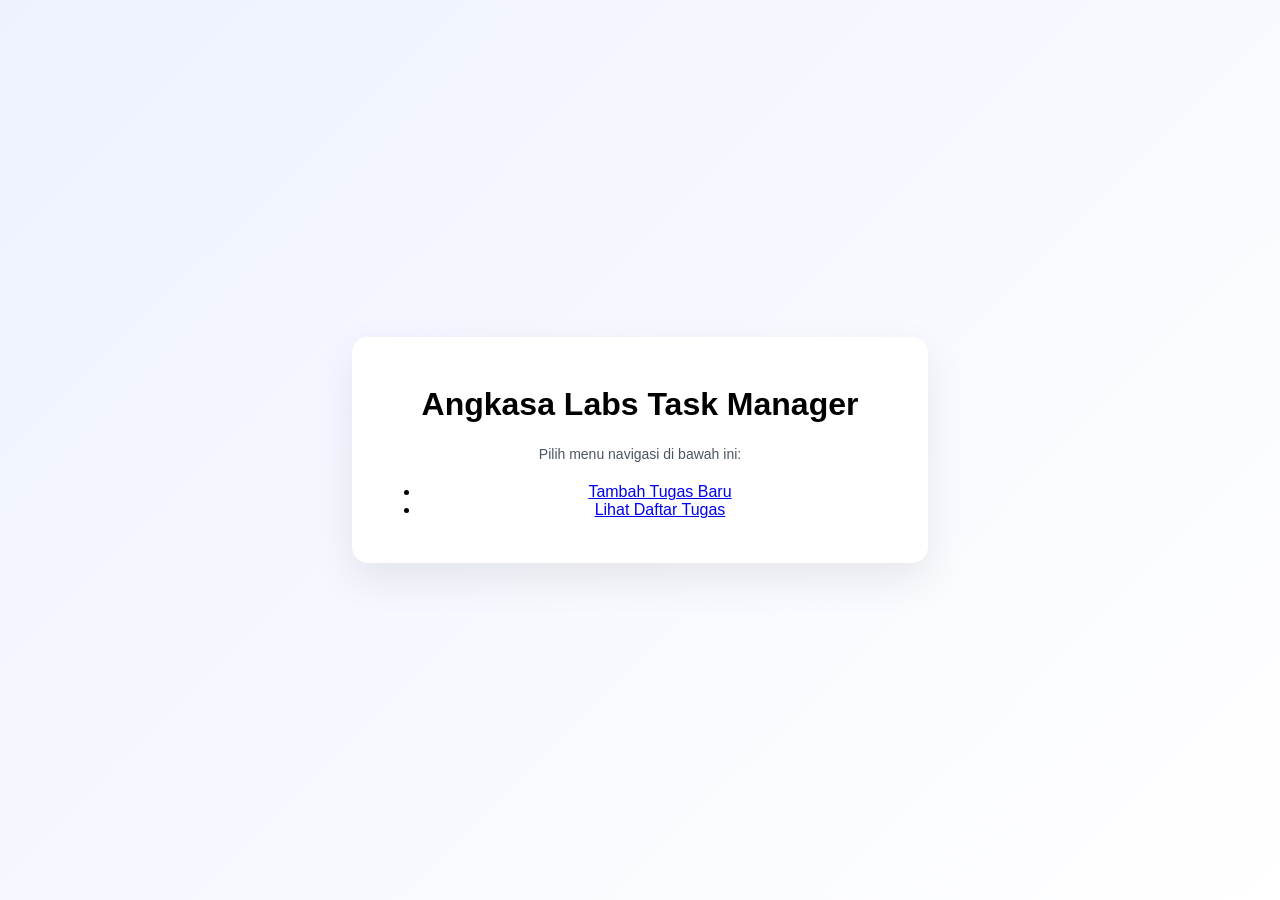
==== src/index.html @ 4325d2d8 "Update isi index.html dengan menu nav-bar" ====
<!DOCTYPE html>
<html>
<head>
    <title>Angkasa Labs - Menu Utama</title>
    <link rel="stylesheet" href="style.css">
</head>
<body>
    <div class="container">
        <h1>Angkasa Labs Task Manager</h1>
        <p>Pilih menu navigasi di bawah ini:</p>
        <ul>
            <li><a href="tambah_tugas.html">Tambah Tugas Baru</a></li>
            <li><a href="daftar_tugas.html">Lihat Daftar Tugas</a></li>
        </ul>
    </div>
</body>
</html>
---- src/style.css ----
body {
    background-color: #f4f6f9;
    font-family: Arial, sans-serif;
}

.container {
    width: 80%;
    margin: 40px auto;
    background: white;
    padding: 20px;
    border-radius: 10px;
}
button {
    padding: 10px 20px;
    background-color: #3498db;
    color: white;
    border: none;
    border-radius: 6px;
    font-size: 14px;
    cursor: pointer;
}

button:hover {
    background-color: #2980b9;
}
/* Tema UI yang lebih proper */
body{
  margin: 0;
  min-height: 100vh;
  display: flex;
  justify-content: center;
  align-items: center;
  background: linear-gradient(135deg, #eef2ff, #ffffff);
}

.container{
  width: min(520px, 90%);
  background: #fff;
  padding: 28px;
  border-radius: 16px;
  box-shadow: 0 16px 40px rgba(0,0,0,0.08);
  text-align: center;
}

.badge{
  display: inline-block;
  padding: 6px 12px;
  border-radius: 999px;
  background: #ecfdf5;
  color: #065f46;
  font-weight: 700;
  font-size: 12px;
  margin-bottom: 12px;
}

h2{
  margin: 0 0 10px 0;
  color: #1f2937;
  font-size: 22px;
}

p{
  margin: 0 0 18px 0;
  color: #4b5563;
  line-height: 1.5;
  font-size: 14px;
}

.actions{
  margin-top: 8px;
}

button{
  padding: 10px 18px;
  border: none;
  border-radius: 10px;
  background: #2563eb;
  color: white;
  font-weight: 600;
  cursor: pointer;
  transition: transform 0.15s ease, background 0.15s ease;
}

button:hover{
  background: #1d4ed8;
  transform: translateY(-1px);
}
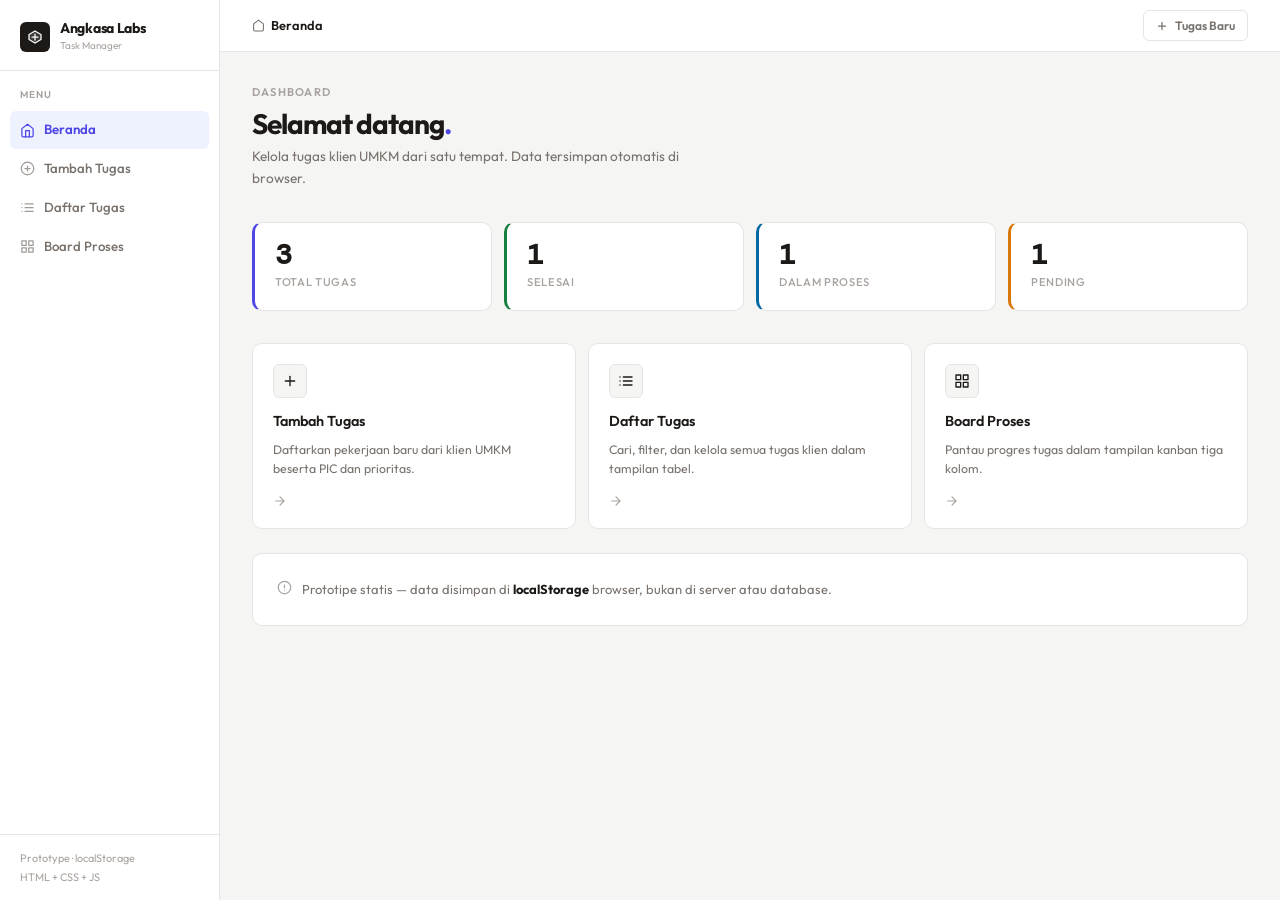
==== commit bc5ae628: "Refactor UI & Docs: Peningkatan responsivitas, kerapihan struktur, dan penambahan komentar dokumenta" ====
--- a/src/index.html
+++ b/src/index.html
@@ -1,17 +1,153 @@
 <!DOCTYPE html>
-<html>
+<html lang="id">
 <head>
-    <title>Angkasa Labs - Menu Utama</title>
-    <link rel="stylesheet" href="style.css">
+  <meta charset="UTF-8">
+  <meta name="viewport" content="width=device-width, initial-scale=1.0">
+  <title>Angkasa Labs — Beranda</title>
+  <link rel="stylesheet" href="./style.css">
 </head>
 <body>
-    <div class="container">
-        <h1>Angkasa Labs Task Manager</h1>
-        <p>Pilih menu navigasi di bawah ini:</p>
-        <ul>
-            <li><a href="tambah_tugas.html">Tambah Tugas Baru</a></li>
-            <li><a href="daftar_tugas.html">Lihat Daftar Tugas</a></li>
-        </ul>
+<div class="shell">
+
+  <aside class="sidebar">
+    <a href="./index.html" class="sidebar-logo">
+      <div class="logo-icon">
+        <svg width="16" height="16" viewBox="0 0 16 16" fill="none">
+          <path d="M8 2L14 5.5V10.5L8 14L2 10.5V5.5L8 2Z" fill="white" fill-opacity=".15" stroke="white" stroke-width="1.25"/>
+          <path d="M5 8h6M8 5v6" stroke="white" stroke-width="1.25" stroke-linecap="round"/>
+        </svg>
+      </div>
+      <div>
+        <span class="logo-name">Angkasa Labs</span>
+        <span class="logo-tag">Task Manager</span>
+      </div>
+    </a>
+    <nav class="sidebar-nav">
+      <span class="nav-label">Menu</span>
+      <a href="./index.html" class="nav-item active">
+        <svg width="15" height="15" viewBox="0 0 24 24" fill="none" stroke="currentColor" stroke-width="2" stroke-linecap="round" stroke-linejoin="round"><path d="M3 9l9-7 9 7v11a2 2 0 01-2 2H5a2 2 0 01-2-2z"/><polyline points="9 22 9 12 15 12 15 22"/></svg>
+        Beranda
+      </a>
+      <a href="./tambah_tugas.html" class="nav-item">
+        <svg width="15" height="15" viewBox="0 0 24 24" fill="none" stroke="currentColor" stroke-width="2" stroke-linecap="round" stroke-linejoin="round"><circle cx="12" cy="12" r="10"/><line x1="12" y1="8" x2="12" y2="16"/><line x1="8" y1="12" x2="16" y2="12"/></svg>
+        Tambah Tugas
+      </a>
+      <a href="./daftar_tugas.html" class="nav-item">
+        <svg width="15" height="15" viewBox="0 0 24 24" fill="none" stroke="currentColor" stroke-width="2" stroke-linecap="round" stroke-linejoin="round"><line x1="8" y1="6" x2="21" y2="6"/><line x1="8" y1="12" x2="21" y2="12"/><line x1="8" y1="18" x2="21" y2="18"/><line x1="3" y1="6" x2="3.01" y2="6"/><line x1="3" y1="12" x2="3.01" y2="12"/><line x1="3" y1="18" x2="3.01" y2="18"/></svg>
+        Daftar Tugas
+      </a>
+      <a href="./proses.html" class="nav-item">
+        <svg width="15" height="15" viewBox="0 0 24 24" fill="none" stroke="currentColor" stroke-width="2" stroke-linecap="round" stroke-linejoin="round"><rect x="3" y="3" width="7" height="7"/><rect x="14" y="3" width="7" height="7"/><rect x="14" y="14" width="7" height="7"/><rect x="3" y="14" width="7" height="7"/></svg>
+        Board Proses
+      </a>
+    </nav>
+    <div class="sidebar-footer">
+      Prototype &middot; localStorage<br>HTML + CSS + JS
     </div>
+  </aside>
+
+  <div class="main">
+    <div class="topbar">
+      <div class="topbar-crumb">
+        <svg width="13" height="13" viewBox="0 0 24 24" fill="none" stroke="currentColor" stroke-width="2" stroke-linecap="round" stroke-linejoin="round"><path d="M3 9l9-7 9 7v11a2 2 0 01-2 2H5a2 2 0 01-2-2z"/></svg>
+        <b>Beranda</b>
+      </div>
+      <a href="./tambah_tugas.html" class="btn btn-ghost" style="font-size:.75rem;padding:5px 12px;">
+        <svg width="12" height="12" viewBox="0 0 24 24" fill="none" stroke="currentColor" stroke-width="2.5" stroke-linecap="round"><line x1="12" y1="5" x2="12" y2="19"/><line x1="5" y1="12" x2="19" y2="12"/></svg>
+        Tugas Baru
+      </a>
+    </div>
+
+    <div class="content">
+      <div class="ph">
+        <div class="ph-sub">Dashboard</div>
+        <h1 class="ph-title">Selamat datang<em>.</em></h1>
+        <p class="ph-desc">Kelola tugas klien UMKM dari satu tempat. Data tersimpan otomatis di browser.</p>
+      </div>
+
+      <div class="stat-grid">
+        <div class="stat-box accent"><div class="stat-box-val" id="s-total">0</div><div class="stat-box-lbl">Total Tugas</div></div>
+        <div class="stat-box green" ><div class="stat-box-val" id="s-done">0</div> <div class="stat-box-lbl">Selesai</div></div>
+        <div class="stat-box sky"   ><div class="stat-box-val" id="s-wip">0</div>  <div class="stat-box-lbl">Dalam Proses</div></div>
+        <div class="stat-box amber" ><div class="stat-box-val" id="s-wait">0</div> <div class="stat-box-lbl">Pending</div></div>
+      </div>
+
+      <div class="menu-row">
+        <a href="./tambah_tugas.html" class="mcard">
+          <div class="mcard-icon">
+            <svg width="16" height="16" viewBox="0 0 24 24" fill="none" stroke="currentColor" stroke-width="2" stroke-linecap="round" stroke-linejoin="round"><line x1="12" y1="5" x2="12" y2="19"/><line x1="5" y1="12" x2="19" y2="12"/></svg>
+          </div>
+          <div class="mcard-label">Tambah Tugas</div>
+          <div class="mcard-desc">Daftarkan pekerjaan baru dari klien UMKM beserta PIC dan prioritas.</div>
+          <div class="mcard-arrow">
+            <svg width="14" height="14" viewBox="0 0 24 24" fill="none" stroke="currentColor" stroke-width="2" stroke-linecap="round"><path d="M5 12h14M12 5l7 7-7 7"/></svg>
+          </div>
+        </a>
+        <a href="./daftar_tugas.html" class="mcard">
+          <div class="mcard-icon">
+            <svg width="16" height="16" viewBox="0 0 24 24" fill="none" stroke="currentColor" stroke-width="2" stroke-linecap="round" stroke-linejoin="round"><line x1="8" y1="6" x2="21" y2="6"/><line x1="8" y1="12" x2="21" y2="12"/><line x1="8" y1="18" x2="21" y2="18"/><line x1="3" y1="6" x2="3.01" y2="6"/><line x1="3" y1="12" x2="3.01" y2="12"/><line x1="3" y1="18" x2="3.01" y2="18"/></svg>
+          </div>
+          <div class="mcard-label">Daftar Tugas</div>
+          <div class="mcard-desc">Cari, filter, dan kelola semua tugas klien dalam tampilan tabel.</div>
+          <div class="mcard-arrow">
+            <svg width="14" height="14" viewBox="0 0 24 24" fill="none" stroke="currentColor" stroke-width="2" stroke-linecap="round"><path d="M5 12h14M12 5l7 7-7 7"/></svg>
+          </div>
+        </a>
+        <a href="./proses.html" class="mcard">
+          <div class="mcard-icon">
+            <svg width="16" height="16" viewBox="0 0 24 24" fill="none" stroke="currentColor" stroke-width="2" stroke-linecap="round" stroke-linejoin="round"><rect x="3" y="3" width="7" height="7"/><rect x="14" y="3" width="7" height="7"/><rect x="14" y="14" width="7" height="7"/><rect x="3" y="14" width="7" height="7"/></svg>
+          </div>
+          <div class="mcard-label">Board Proses</div>
+          <div class="mcard-desc">Pantau progres tugas dalam tampilan kanban tiga kolom.</div>
+          <div class="mcard-arrow">
+            <svg width="14" height="14" viewBox="0 0 24 24" fill="none" stroke="currentColor" stroke-width="2" stroke-linecap="round"><path d="M5 12h14M12 5l7 7-7 7"/></svg>
+          </div>
+        </a>
+      </div>
+
+      <div class="panel">
+        <div class="panel-body" style="display:flex;gap:10px;align-items:flex-start;font-size:.81rem;color:var(--t2);line-height:1.75;">
+          <svg width="15" height="15" viewBox="0 0 24 24" fill="none" stroke="currentColor" stroke-width="2" stroke-linecap="round" stroke-linejoin="round" style="flex-shrink:0;margin-top:2px;color:var(--t3)"><circle cx="12" cy="12" r="10"/><line x1="12" y1="8" x2="12" y2="12"/><line x1="12" y1="16" x2="12.01" y2="16"/></svg>
+          <span>Prototipe statis &mdash; data disimpan di <strong style="color:var(--t1)">localStorage</strong> browser, bukan di server atau database.</span>
+        </div>
+      </div>
+    </div>
+  </div>
+</div>
+
+<script>
+  // Key localStorage yang sama dipakai di semua halaman (tambah_tugas, daftar_tugas, dll)
+  const STORAGE_KEY = 'al_tasks';
+
+  // Ambil semua tasks, pastikan tidak error kalau localStorage corrupted
+  function getTasks() {
+    try {
+      return JSON.parse(localStorage.getItem(STORAGE_KEY)) || [];
+    } catch {
+      return [];
+    }
+  }
+
+  // Kalau belum ada data, isi dengan 3 contoh tugas biar pengguna lihat langsung
+  if (getTasks().length === 0) {
+    const demoData = [
+      { id: 's1', klien: 'UMKM Kopi Senja', desc: 'Desain Feed Instagram 3 Post', pic: 'Zelda', prio: 'Sedang', status: 'Selesai', date: '2026-02-10' },
+      { id: 's2', klien: 'Toko Sepatu Almira', desc: 'Video TikTok POV 60 Detik', pic: 'Julianti', prio: 'Tinggi', status: 'Pending', date: '2026-02-18' },
+      { id: 's3', klien: 'Bakery Oma Rini', desc: 'Copywriting Caption IG (10 post)', pic: 'Ikbal', prio: 'Sedang', status: 'Dalam Proses', date: '2026-02-25' }
+    ];
+    localStorage.setItem(STORAGE_KEY, JSON.stringify(demoData));
+  }
+
+  // Tampilkan ringkasan jumlah tugas per status di card dashboard
+  function refreshStatCards() {
+    const tasks = getTasks();
+    document.getElementById('s-total').textContent = tasks.length;
+    document.getElementById('s-done').textContent = tasks.filter(t => t.status === 'Selesai').length;
+    document.getElementById('s-wip').textContent = tasks.filter(t => t.status === 'Dalam Proses').length;
+    document.getElementById('s-wait').textContent = tasks.filter(t => t.status === 'Pending').length;
+  }
+
+  refreshStatCards();
+</script>
 </body>
 </html>
--- a/src/style.css
+++ b/src/style.css
@@ -1,87 +1,516 @@
+/* ================================================================
+   Angkasa Labs Task Manager — src/style.css
+   ================================================================ */
+
+@import url("https://fonts.googleapis.com/css2?family=Outfit:wght@300;400;500;600;700&family=DM+Mono:wght@400;500&display=swap");
+
+/* ----------------------------------------------------------------
+   1. RESET
+---------------------------------------------------------------- */
+*, *::before, *::after { box-sizing: border-box; margin: 0; padding: 0; }
+img, svg { display: block; }
+button, input, select, textarea { font: inherit; color: inherit; }
+
+/* ----------------------------------------------------------------
+   2. DESIGN TOKENS
+---------------------------------------------------------------- */
+:root {
+  /* Surface */
+  --bg:       #f5f5f4;
+  --canvas:   #ffffff;
+  --lifted:   #fafaf9;
+
+  /* Border */
+  --line:     #e7e5e4;
+  --line-2:   #d6d3d1;
+
+  /* Text */
+  --t1:       #1c1917;
+  --t2:       #78716c;
+  --t3:       #a8a29e;
+
+  /* Accent — indigo, bukan pure blue */
+  --a:        #4f46e5;
+  --a-lt:     #eef2ff;
+  --a-mid:    #c7d2fe;
+
+  /* Status */
+  --s-done:   #15803d;  --s-done-b: #dcfce7;
+  --s-wip:    #0369a1;  --s-wip-b:  #e0f2fe;
+  --s-wait:   #92400e;  --s-wait-b: #fef3c7;
+
+  /* Error */
+  --err:      #dc2626;  --err-b:    #fee2e2;
+
+  /* Shape */
+  --r:   6px;
+  --r2:  10px;
+  --r3:  14px;
+
+  /* Typography */
+  --sans: "Outfit", sans-serif;
+  --mono: "DM Mono", monospace;
+}
+
+/* ----------------------------------------------------------------
+   3. BASE
+---------------------------------------------------------------- */
+html {
+  font-size: 16px;
+  -webkit-font-smoothing: antialiased;
+  text-rendering: optimizeLegibility;
+}
+
 body {
-    background-color: #f4f6f9;
-    font-family: Arial, sans-serif;
-}
-
-.container {
-    width: 80%;
-    margin: 40px auto;
-    background: white;
-    padding: 20px;
-    border-radius: 10px;
-}
-button {
-    padding: 10px 20px;
-    background-color: #3498db;
-    color: white;
-    border: none;
-    border-radius: 6px;
-    font-size: 14px;
-    cursor: pointer;
-}
-
-button:hover {
-    background-color: #2980b9;
-}
-/* Tema UI yang lebih proper */
-body{
-  margin: 0;
+  font-family: var(--sans);
+  background: var(--bg);
+  color: var(--t1);
   min-height: 100vh;
+  line-height: 1.6;
+}
+
+/* ----------------------------------------------------------------
+   4. SHELL — sidebar + main layout
+---------------------------------------------------------------- */
+.shell {
   display: flex;
-  justify-content: center;
+  min-height: 100vh;
+}
+
+/* --- Sidebar --- */
+.sidebar {
+  width: 220px;
+  flex-shrink: 0;
+  background: var(--canvas);
+  border-right: 1px solid var(--line);
+  display: flex;
+  flex-direction: column;
+  position: sticky;
+  top: 0;
+  height: 100vh;
+  overflow-y: auto;
+}
+
+.sidebar-logo {
+  padding: 1.25rem 1.25rem 1rem;
+  border-bottom: 1px solid var(--line);
+  display: flex;
   align-items: center;
-  background: linear-gradient(135deg, #eef2ff, #ffffff);
-}
-
-.container{
-  width: min(520px, 90%);
-  background: #fff;
-  padding: 28px;
-  border-radius: 16px;
-  box-shadow: 0 16px 40px rgba(0,0,0,0.08);
-  text-align: center;
-}
-
-.badge{
-  display: inline-block;
-  padding: 6px 12px;
-  border-radius: 999px;
-  background: #ecfdf5;
-  color: #065f46;
-  font-weight: 700;
-  font-size: 12px;
-  margin-bottom: 12px;
-}
-
-h2{
-  margin: 0 0 10px 0;
-  color: #1f2937;
-  font-size: 22px;
-}
-
-p{
-  margin: 0 0 18px 0;
-  color: #4b5563;
-  line-height: 1.5;
-  font-size: 14px;
-}
-
-.actions{
-  margin-top: 8px;
-}
-
-button{
-  padding: 10px 18px;
-  border: none;
-  border-radius: 10px;
-  background: #2563eb;
-  color: white;
-  font-weight: 600;
+  gap: 10px;
+  text-decoration: none;
+  color: var(--t1);
+}
+
+.logo-icon {
+  width: 30px; height: 30px;
+  background: var(--t1);
+  border-radius: var(--r);
+  display: flex; align-items: center; justify-content: center;
+  flex-shrink: 0;
+}
+
+.logo-name { font-size: .88rem; font-weight: 700; letter-spacing: -.02em; line-height: 1.2; display: block; }
+.logo-tag  { font-size: .62rem; color: var(--t3); font-weight: 400; display: block; margin-top: 1px; }
+
+.sidebar-nav { padding: .75rem .625rem; flex: 1; }
+
+.nav-label {
+  font-size: .62rem; font-weight: 600;
+  letter-spacing: .1em; text-transform: uppercase;
+  color: var(--t3);
+  padding: .25rem .625rem;
+  margin-bottom: .25rem;
+  display: block;
+}
+
+.nav-item {
+  display: flex; align-items: center; gap: 9px;
+  padding: .55rem .625rem; border-radius: var(--r);
+  font-size: .83rem; font-weight: 500; color: var(--t2);
+  text-decoration: none;
+  transition: all .12s;
+  border: none; background: transparent;
+  width: 100%; text-align: left; cursor: pointer;
+}
+.nav-item svg { flex-shrink: 0; opacity: .7; }
+.nav-item:hover          { color: var(--t1); background: var(--bg); }
+.nav-item.active         { color: var(--a); background: var(--a-lt); font-weight: 600; }
+.nav-item.active svg     { opacity: 1; }
+
+.sidebar-footer {
+  padding: .875rem 1.25rem;
+  border-top: 1px solid var(--line);
+  font-size: .68rem;
+  color: var(--t3);
+  line-height: 1.7;
+}
+
+/* --- Topbar --- */
+.topbar {
+  height: 52px; padding: 0 2rem;
+  border-bottom: 1px solid var(--line);
+  display: flex; align-items: center; justify-content: space-between;
+  background: var(--canvas);
+  position: sticky; top: 0; z-index: 50;
+}
+
+.topbar-crumb {
+  font-size: .8rem; color: var(--t2); font-weight: 500;
+  display: flex; align-items: center; gap: 6px;
+}
+.topbar-crumb b { color: var(--t1); font-weight: 600; }
+
+/* --- Main area --- */
+.main   { flex: 1; min-width: 0; overflow-x: hidden; }
+.content { padding: 2rem; }
+
+/* ----------------------------------------------------------------
+   5. PAGE HEADER
+---------------------------------------------------------------- */
+.ph      { margin-bottom: 2rem; }
+.ph-sub  {
+  font-size: .7rem; font-weight: 600;
+  letter-spacing: .11em; text-transform: uppercase;
+  color: var(--t3); margin-bottom: .4rem;
+}
+.ph-title {
+  font-size: 1.75rem; font-weight: 700;
+  letter-spacing: -.035em; line-height: 1.15;
+  color: var(--t1); margin-bottom: .35rem;
+}
+.ph-title em { color: var(--a); font-style: normal; }
+.ph-desc { font-size: .85rem; color: var(--t2); max-width: 480px; line-height: 1.6; }
+
+.ph-row {
+  display: flex;
+  align-items: flex-end;
+  justify-content: space-between;
+  gap: 1rem;
+  flex-wrap: wrap;
+  margin-bottom: 2rem;
+}
+.ph-row .ph { margin-bottom: 0; }
+
+/* ----------------------------------------------------------------
+   6. BUTTONS
+---------------------------------------------------------------- */
+.btn {
+  display: inline-flex; align-items: center; gap: 7px;
+  padding: 7px 16px; border-radius: var(--r);
+  font-size: .82rem; font-weight: 600;
+  cursor: pointer; border: none;
+  transition: all .13s;
+  white-space: nowrap; text-decoration: none;
+  -webkit-appearance: none; appearance: none;
+}
+.btn-primary { background: var(--t1); color: #fff; }
+.btn-primary:hover {
+  background: #292524;
+  transform: translateY(-1px);
+  box-shadow: 0 4px 12px rgba(28,25,23,.2);
+}
+.btn-ghost { background: transparent; color: var(--t2); border: 1px solid var(--line); }
+.btn-ghost:hover { background: var(--bg); color: var(--t1); border-color: var(--line-2); }
+.btn-danger {
+  background: transparent; color: var(--err);
+  border: 1px solid var(--line);
+  font-size: .78rem; padding: 5px 12px;
+}
+.btn-danger:hover { background: var(--err-b); border-color: var(--err); }
+
+/* ----------------------------------------------------------------
+   7. HOME — stat grid
+---------------------------------------------------------------- */
+.stat-grid {
+  display: grid;
+  grid-template-columns: repeat(4, 1fr);
+  gap: .75rem;
+  margin-bottom: 2rem;
+}
+
+.stat-box {
+  background: var(--canvas);
+  border: 1px solid var(--line);
+  border-radius: var(--r2);
+  padding: 1.125rem 1.25rem;
+}
+.stat-box-val { font-size: 1.75rem; font-weight: 700; font-family: var(--mono); color: var(--t1); letter-spacing: -.04em; line-height: 1; }
+.stat-box-lbl { font-size: .7rem; font-weight: 500; color: var(--t3); margin-top: .35rem; text-transform: uppercase; letter-spacing: .06em; }
+.stat-box.accent { border-left: 3px solid var(--a); }
+.stat-box.green  { border-left: 3px solid var(--s-done); }
+.stat-box.sky    { border-left: 3px solid var(--s-wip); }
+.stat-box.amber  { border-left: 3px solid #d97706; }
+
+/* ----------------------------------------------------------------
+   8. HOME — menu cards
+---------------------------------------------------------------- */
+.menu-row {
+  display: grid;
+  grid-template-columns: repeat(3, 1fr);
+  gap: .75rem;
+  margin-bottom: 1.5rem;
+}
+
+.mcard {
+  background: var(--canvas); border: 1px solid var(--line);
+  border-radius: var(--r2); padding: 1.25rem;
+  cursor: pointer; transition: all .15s;
+  text-align: left; text-decoration: none; color: var(--t1);
+  display: flex; flex-direction: column; gap: .5rem;
+}
+.mcard:hover {
+  border-color: var(--t1);
+  box-shadow: 0 4px 20px rgba(28,25,23,.07);
+  transform: translateY(-1px);
+}
+.mcard:hover .mcard-arrow { color: var(--a); }
+
+.mcard-icon {
+  width: 34px; height: 34px;
+  border-radius: var(--r); background: var(--bg);
+  border: 1px solid var(--line);
+  display: flex; align-items: center; justify-content: center;
+  margin-bottom: .25rem;
+}
+.mcard-label  { font-size: .9rem; font-weight: 600; color: var(--t1); }
+.mcard-desc   { font-size: .77rem; color: var(--t2); line-height: 1.5; }
+.mcard-arrow  { margin-top: auto; padding-top: .5rem; color: var(--t3); transition: color .13s; }
+
+/* ----------------------------------------------------------------
+   9. PANEL / CARD
+---------------------------------------------------------------- */
+.panel {
+  background: var(--canvas);
+  border: 1px solid var(--line);
+  border-radius: var(--r2);
+  overflow: hidden;
+}
+.panel-body { padding: 1.5rem; }
+
+/* ----------------------------------------------------------------
+   10. FORM
+---------------------------------------------------------------- */
+.form-2 { display: grid; grid-template-columns: 1fr 1fr; gap: 1rem; }
+.form-2 .span2 { grid-column: 1 / -1; }
+
+.fg { display: flex; flex-direction: column; gap: 4px; }
+
+.flabel {
+  font-size: .72rem; font-weight: 600;
+  text-transform: uppercase; letter-spacing: .07em; color: var(--t2);
+}
+.flabel sup { color: var(--a); }
+
+.fctl {
+  width: 100%; padding: 9px 12px;
+  background: var(--bg); border: 1px solid var(--line);
+  border-radius: var(--r);
+  font-size: .88rem; color: var(--t1);
+  outline: none;
+  transition: border-color .13s, box-shadow .13s;
+  -webkit-appearance: none; appearance: none;
+}
+.fctl::placeholder { color: var(--t3); }
+.fctl:focus {
+  border-color: var(--a);
+  box-shadow: 0 0 0 3px rgba(79,70,229,.1);
+  background: var(--canvas);
+}
+
+textarea.fctl { min-height: 90px; resize: vertical; line-height: 1.6; }
+
+select.fctl {
+  background-image: url("data:image/svg+xml,%3Csvg xmlns='http://www.w3.org/2000/svg' width='12' height='8'%3E%3Cpath d='M1 1l5 5 5-5' stroke='%23a8a29e' stroke-width='1.5' fill='none' stroke-linecap='round'/%3E%3C/svg%3E");
+  background-repeat: no-repeat;
+  background-position: right 10px center;
+  padding-right: 28px;
   cursor: pointer;
-  transition: transform 0.15s ease, background 0.15s ease;
-}
-
-button:hover{
-  background: #1d4ed8;
-  transform: translateY(-1px);
+}
+
+.fhint    { font-size: .7rem; color: var(--t3); }
+.fdivider { border: none; border-top: 1px solid var(--line); margin: 1.25rem 0; }
+
+.falert {
+  background: var(--err-b); border: 1px solid #fca5a5;
+  border-radius: var(--r); padding: .75rem 1rem;
+  font-size: .82rem; color: var(--err);
+  margin-bottom: 1rem; display: none;
+  align-items: center; gap: 8px;
+}
+.falert.on { display: flex; }
+
+/* ----------------------------------------------------------------
+   11. TABLE
+---------------------------------------------------------------- */
+.tbar {
+  padding: .875rem 1.25rem;
+  border-bottom: 1px solid var(--line);
+  display: flex; gap: .625rem; align-items: center; flex-wrap: wrap;
+  background: var(--canvas);
+}
+
+.tsearch {
+  flex: 1; min-width: 180px;
+  padding: 7px 12px 7px 34px;
+  font-size: .82rem; color: var(--t1);
+  background: var(--bg) url("data:image/svg+xml,%3Csvg xmlns='http://www.w3.org/2000/svg' width='14' height='14' viewBox='0 0 24 24' fill='none' stroke='%23a8a29e' stroke-width='2' stroke-linecap='round' stroke-linejoin='round'%3E%3Ccircle cx='11' cy='11' r='8'/%3E%3Cpath d='m21 21-4.35-4.35'/%3E%3C/svg%3E") no-repeat 10px center;
+  border: 1px solid var(--line); border-radius: var(--r);
+  outline: none; transition: border-color .13s;
+}
+.tsearch:focus { border-color: var(--a); background-color: var(--canvas); }
+.tsearch::placeholder { color: var(--t3); }
+
+.tsel {
+  padding: 7px 28px 7px 10px; font-size: .8rem; color: var(--t1);
+  background: var(--bg) url("data:image/svg+xml,%3Csvg xmlns='http://www.w3.org/2000/svg' width='10' height='7'%3E%3Cpath d='M1 1l4 4 4-4' stroke='%23a8a29e' stroke-width='1.5' fill='none' stroke-linecap='round'/%3E%3C/svg%3E") no-repeat right 8px center;
+  border: 1px solid var(--line); border-radius: var(--r);
+  outline: none; -webkit-appearance: none; cursor: pointer; appearance: none;
+  transition: border-color .13s;
+}
+.tsel:focus { border-color: var(--a); }
+
+.tscroll { overflow-x: auto; -webkit-overflow-scrolling: touch; }
+
+table { width: 100%; border-collapse: collapse; font-size: .84rem; background: var(--canvas); }
+thead tr { border-bottom: 1px solid var(--line); }
+th {
+  padding: 10px 14px; text-align: left;
+  font-size: .62rem; font-weight: 700;
+  text-transform: uppercase; letter-spacing: .1em;
+  color: var(--t3); white-space: nowrap;
+  background: var(--lifted);
+}
+td { padding: 12px 14px; border-bottom: 1px solid var(--line); vertical-align: middle; }
+tbody tr:last-child td { border-bottom: none; }
+tbody tr { transition: background .1s; }
+tbody tr:hover { background: var(--bg); }
+
+/* column sizing — prevent crop */
+.tc-no   { font-family: var(--mono); font-size: .7rem; color: var(--t3); width: 32px; }
+.tc-name { font-weight: 600; color: var(--t1); min-width: 120px; }
+.tc-desc { color: var(--t2); min-width: 160px; max-width: 240px; word-break: break-word; white-space: normal; }
+.tc-pic  { min-width: 70px; }
+.tc-prio { min-width: 80px; }
+.tc-st   { min-width: 140px; }
+.tc-date { white-space: nowrap; font-family: var(--mono); font-size: .74rem; color: var(--t3); min-width: 90px; }
+.tc-act  { min-width: 60px; text-align: right; }
+
+.tempty      { text-align: center; padding: 3rem 1rem; color: var(--t3); }
+.tempty-icon { margin: 0 auto .75rem; width: 32px; height: 32px; opacity: .35; }
+.tempty p    { font-size: .84rem; }
+
+/* ----------------------------------------------------------------
+   12. STATUS PILL (inline select styled as pill)
+---------------------------------------------------------------- */
+.spill {
+  display: inline-flex; align-items: center; gap: 5px;
+  padding: 3px 10px; border-radius: 99px;
+  font-size: .72rem; font-weight: 600;
+  border: none; cursor: pointer; outline: none;
+  -webkit-appearance: none; transition: opacity .13s; appearance: none;
+  font-family: var(--sans);
+}
+.spill:hover { opacity: .78; }
+.spill.done { background: var(--s-done-b); color: var(--s-done); }
+.spill.wip  { background: var(--s-wip-b);  color: var(--s-wip); }
+.spill.wait { background: var(--s-wait-b); color: var(--s-wait); }
+
+/* Priority badge */
+.ppill {
+  display: inline-block; padding: 2px 8px;
+  border-radius: 99px; font-size: .7rem; font-weight: 600;
+  background: var(--bg); color: var(--t2); border: 1px solid var(--line);
+}
+.ppill.high { background: #fef2f2; color: #b91c1c; border-color: #fecaca; }
+.ppill.med  { background: #fffbeb; color: #92400e; border-color: #fde68a; }
+.ppill.low  { background: #f0fdf4; color: #15803d; border-color: #bbf7d0; }
+
+/* ----------------------------------------------------------------
+   13. KANBAN BOARD (proses.html)
+---------------------------------------------------------------- */
+.board {
+  display: grid;
+  grid-template-columns: repeat(3, 1fr);
+  gap: .875rem;
+  margin-top: 1.5rem;
+  align-items: start;
+}
+
+.bcol {
+  background: var(--canvas); border: 1px solid var(--line);
+  border-radius: var(--r2); overflow: hidden;
+}
+.bcol-head {
+  padding: .75rem 1rem; border-bottom: 1px solid var(--line);
+  display: flex; align-items: center; justify-content: space-between;
+  background: var(--lifted);
+}
+.bcol-title {
+  font-size: .75rem; font-weight: 700;
+  text-transform: uppercase; letter-spacing: .09em; color: var(--t2);
+  display: flex; align-items: center; gap: 7px;
+}
+.bcol-count {
+  font-family: var(--mono); font-size: .7rem; font-weight: 600;
+  background: var(--bg); border: 1px solid var(--line);
+  color: var(--t3); border-radius: 99px; padding: 1px 7px;
+}
+.bcol-body  { padding: .625rem; display: flex; flex-direction: column; gap: .5rem; min-height: 100px; }
+
+.bcard {
+  background: var(--bg); border: 1px solid var(--line);
+  border-radius: var(--r); padding: .875rem;
+  transition: box-shadow .13s;
+}
+.bcard:hover { box-shadow: 0 2px 10px rgba(28,25,23,.07); }
+.bcard-client { font-size: .85rem; font-weight: 600; color: var(--t1); margin-bottom: 3px; }
+.bcard-desc   { font-size: .75rem; color: var(--t2); line-height: 1.45; margin-bottom: .625rem; }
+.bcard-foot   { display: flex; align-items: center; justify-content: space-between; gap: .5rem; flex-wrap: wrap; }
+.bcard-pic    { font-size: .72rem; color: var(--t3); font-weight: 500; display: flex; align-items: center; gap: 5px; }
+
+.bmove {
+  font-size: .7rem; font-weight: 600;
+  padding: 3px 9px; border-radius: var(--r);
+  border: 1px solid var(--line); background: var(--canvas);
+  color: var(--t2); cursor: pointer;
+  transition: all .13s; font-family: var(--sans);
+}
+.bmove:hover { background: var(--a-lt); border-color: var(--a-mid); color: var(--a); }
+
+.bcol-empty { text-align: center; padding: 1.5rem .5rem; color: var(--t3); font-size: .78rem; }
+
+.pdot { width: 6px; height: 6px; border-radius: 50%; flex-shrink: 0; display: inline-block; }
+.pdot.h { background: #ef4444; }
+.pdot.m { background: #f59e0b; }
+.pdot.l { background: #22c55e; }
+
+/* ----------------------------------------------------------------
+   14. TOAST
+---------------------------------------------------------------- */
+.toast {
+  position: fixed; bottom: 1.25rem; right: 1.25rem;
+  background: var(--t1); color: #fff;
+  border-radius: var(--r2); padding: .75rem 1.125rem;
+  font-size: .82rem; font-weight: 500;
+  z-index: 9999;
+  box-shadow: 0 8px 30px rgba(28,25,23,.25);
+  transform: translateY(70px); opacity: 0;
+  transition: all .28s cubic-bezier(.34,1.56,.64,1);
+  pointer-events: none;
+  display: flex; align-items: center; gap: 8px;
+}
+.toast.on { transform: translateY(0); opacity: 1; }
+
+/* ----------------------------------------------------------------
+   15. RESPONSIVE
+---------------------------------------------------------------- */
+@media (max-width: 768px) {
+  .sidebar       { display: none; }
+  .stat-grid     { grid-template-columns: 1fr 1fr; }
+  .menu-row      { grid-template-columns: 1fr; }
+  .board         { grid-template-columns: 1fr; }
+  .form-2        { grid-template-columns: 1fr; }
+  .form-2 .span2 { grid-column: 1; }
+  .content       { padding: 1.25rem; }
+  .topbar        { padding: 0 1.25rem; }
 }
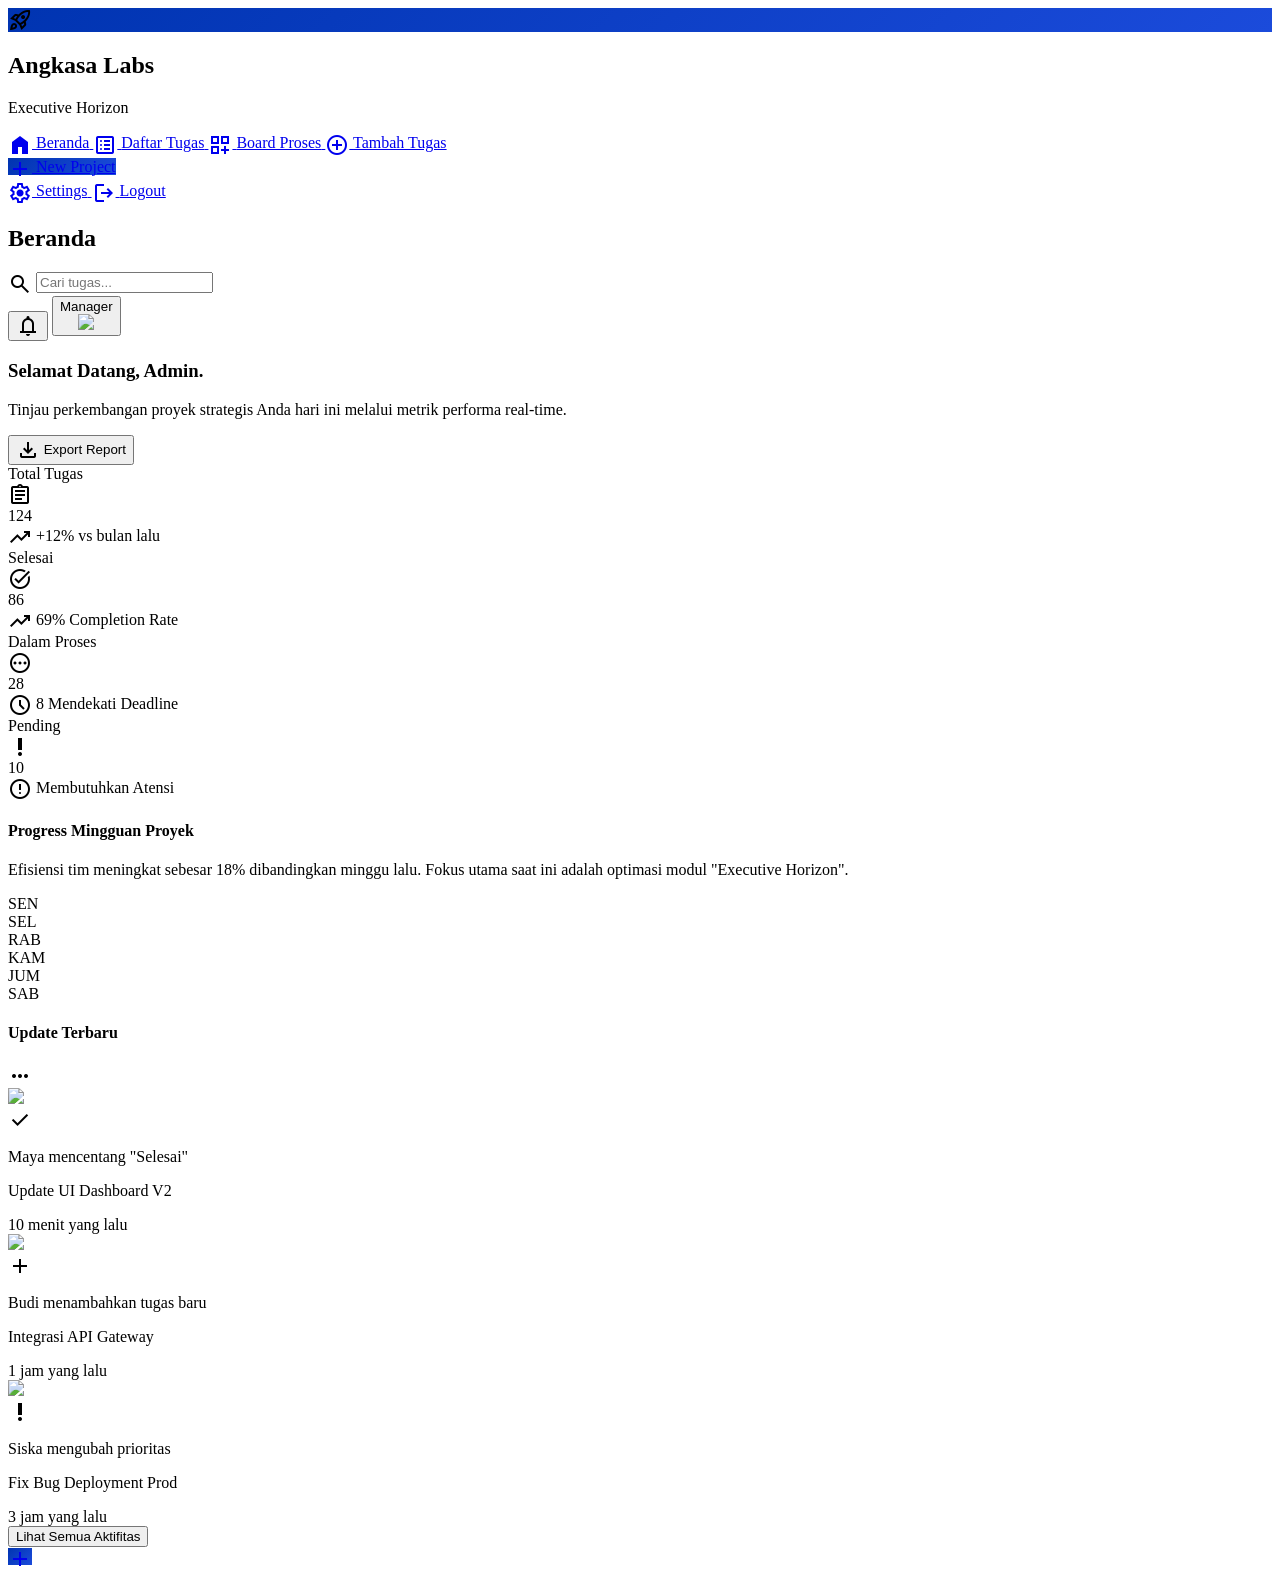
==== commit 777ff0ed: "feat: menambahkan halaman login, settings, dan memperbaiki link navigasi" ====
--- a/src/index.html
+++ b/src/index.html
@@ -1,153 +1,650 @@
-<!DOCTYPE html>
-<html lang="id">
-<head>
-  <meta charset="UTF-8">
-  <meta name="viewport" content="width=device-width, initial-scale=1.0">
-  <title>Angkasa Labs — Beranda</title>
-  <link rel="stylesheet" href="./style.css">
-</head>
-<body>
-<div class="shell">
-
-  <aside class="sidebar">
-    <a href="./index.html" class="sidebar-logo">
-      <div class="logo-icon">
-        <svg width="16" height="16" viewBox="0 0 16 16" fill="none">
-          <path d="M8 2L14 5.5V10.5L8 14L2 10.5V5.5L8 2Z" fill="white" fill-opacity=".15" stroke="white" stroke-width="1.25"/>
-          <path d="M5 8h6M8 5v6" stroke="white" stroke-width="1.25" stroke-linecap="round"/>
-        </svg>
+<!doctype html>
+<html lang="en">
+  <head>
+    <meta charset="utf-8" />
+    <meta content="width=device-width, initial-scale=1.0" name="viewport" />
+    <title>Angkasa Labs - Executive Horizon</title>
+    <script src="https://cdn.tailwindcss.com?plugins=forms,container-queries"></script>
+    <link
+      href="https://fonts.googleapis.com/css2?family=Inter:wght@300;400;500;600;700;800&display=swap"
+      rel="stylesheet"
+    />
+    <link
+      href="https://fonts.googleapis.com/css2?family=Material+Symbols+Outlined:wght,FILL@100..700,0..1&display=swap"
+      rel="stylesheet"
+    />
+    <script id="tailwind-config">
+      tailwind.config = {
+        darkMode: "class",
+        theme: {
+          extend: {
+            colors: {
+              "inverse-on-surface": "#f0f0f3",
+              "surface-container": "#eeeef0",
+              "tertiary-container": "#a53300",
+              background: "#f9f9fc",
+              "on-secondary-fixed": "#002020",
+              "secondary-fixed": "#93f2f2",
+              "primary-fixed": "#dde1ff",
+              "tertiary-fixed": "#ffdbd0",
+              secondary: "#006a6a",
+              "surface-bright": "#f9f9fc",
+              "surface-container-high": "#e8e8ea",
+              "secondary-fixed-dim": "#76d6d5",
+              "on-secondary": "#ffffff",
+              "tertiary-fixed-dim": "#ffb59d",
+              "on-error": "#ffffff",
+              "on-error-container": "#93000a",
+              "on-secondary-container": "#006e6e",
+              "on-background": "#1a1c1e",
+              "on-secondary-fixed-variant": "#004f4f",
+              primary: "#0034b1",
+              "on-primary-container": "#c8d1ff",
+              "primary-container": "#1b4bdb",
+              "on-tertiary-fixed": "#390c00",
+              "surface-variant": "#e2e2e5",
+              "on-tertiary-fixed-variant": "#832700",
+              "secondary-container": "#90efef",
+              "surface-dim": "#dadadc",
+              "surface-container-low": "#f3f3f6",
+              "surface-container-highest": "#e2e2e5",
+              "surface-tint": "#214fdf",
+              tertiary: "#7d2500",
+              error: "#ba1a1a",
+              "surface-container-lowest": "#ffffff",
+              "on-tertiary-container": "#ffc6b4",
+              "primary-fixed-dim": "#b8c4ff",
+              "error-container": "#ffdad6",
+              "inverse-surface": "#2f3133",
+              "on-primary-fixed": "#001453",
+              "on-primary": "#ffffff",
+              "on-surface-variant": "#434655",
+              "on-tertiary": "#ffffff",
+              "outline-variant": "#c4c5d7",
+              outline: "#747686",
+              surface: "#f9f9fc",
+              "on-primary-fixed-variant": "#0037b9",
+              "on-surface": "#1a1c1e",
+              "inverse-primary": "#b8c4ff",
+            },
+            borderRadius: {
+              DEFAULT: "0.5rem",
+              lg: "1rem",
+              xl: "1.25rem",
+              full: "9999px",
+            },
+            fontFamily: {
+              headline: ["Inter", "sans-serif"],
+              body: ["Inter", "sans-serif"],
+              label: ["Inter", "sans-serif"],
+            },
+          },
+        },
+      };
+    </script>
+    <style>
+      .tonal-shift {
+        transition: background-color 0.3s ease;
+      }
+      .material-symbols-outlined {
+        font-variation-settings:
+          "FILL" 0,
+          "wght" 400,
+          "GRAD" 0,
+          "opsz" 24;
+        vertical-align: middle;
+      }
+      .bg-gradient-primary {
+        background: linear-gradient(135deg, #0034b1 0%, #1b4bdb 100%);
+      }
+      .glass-panel {
+        background: rgba(255, 255, 255, 0.8);
+        backdrop-filter: blur(20px);
+      }
+    </style>
+  </head>
+  <body class="bg-background text-on-surface font-body antialiased">
+    <aside
+      class="fixed left-0 top-0 h-screen w-64 bg-surface-container dark:bg-slate-900 font-['Inter'] antialiased text-sm tracking-tight z-50 flex flex-col"
+    >
+      <div class="p-8 pb-10">
+        <div class="flex items-center gap-3 mb-1">
+          <div
+            class="w-8 h-8 rounded bg-gradient-primary flex items-center justify-center text-white"
+          >
+            <span
+              class="material-symbols-outlined text-sm"
+              data-icon="rocket_launch"
+              >rocket_launch</span
+            >
+          </div>
+          <h1
+            class="text-xl font-bold tracking-tighter text-[#1a1c1e] dark:text-slate-100"
+          >
+            Angkasa Labs
+          </h1>
+        </div>
+        <p
+          class="text-xs font-semibold tracking-widest text-on-surface-variant/60 uppercase ml-11"
+        >
+          Executive Horizon
+        </p>
       </div>
-      <div>
-        <span class="logo-name">Angkasa Labs</span>
-        <span class="logo-tag">Task Manager</span>
-      </div>
-    </a>
-    <nav class="sidebar-nav">
-      <span class="nav-label">Menu</span>
-      <a href="./index.html" class="nav-item active">
-        <svg width="15" height="15" viewBox="0 0 24 24" fill="none" stroke="currentColor" stroke-width="2" stroke-linecap="round" stroke-linejoin="round"><path d="M3 9l9-7 9 7v11a2 2 0 01-2 2H5a2 2 0 01-2-2z"/><polyline points="9 22 9 12 15 12 15 22"/></svg>
-        Beranda
-      </a>
-      <a href="./tambah_tugas.html" class="nav-item">
-        <svg width="15" height="15" viewBox="0 0 24 24" fill="none" stroke="currentColor" stroke-width="2" stroke-linecap="round" stroke-linejoin="round"><circle cx="12" cy="12" r="10"/><line x1="12" y1="8" x2="12" y2="16"/><line x1="8" y1="12" x2="16" y2="12"/></svg>
-        Tambah Tugas
-      </a>
-      <a href="./daftar_tugas.html" class="nav-item">
-        <svg width="15" height="15" viewBox="0 0 24 24" fill="none" stroke="currentColor" stroke-width="2" stroke-linecap="round" stroke-linejoin="round"><line x1="8" y1="6" x2="21" y2="6"/><line x1="8" y1="12" x2="21" y2="12"/><line x1="8" y1="18" x2="21" y2="18"/><line x1="3" y1="6" x2="3.01" y2="6"/><line x1="3" y1="12" x2="3.01" y2="12"/><line x1="3" y1="18" x2="3.01" y2="18"/></svg>
-        Daftar Tugas
-      </a>
-      <a href="./proses.html" class="nav-item">
-        <svg width="15" height="15" viewBox="0 0 24 24" fill="none" stroke="currentColor" stroke-width="2" stroke-linecap="round" stroke-linejoin="round"><rect x="3" y="3" width="7" height="7"/><rect x="14" y="3" width="7" height="7"/><rect x="14" y="14" width="7" height="7"/><rect x="3" y="14" width="7" height="7"/></svg>
-        Board Proses
-      </a>
-    </nav>
-    <div class="sidebar-footer">
-      Prototype &middot; localStorage<br>HTML + CSS + JS
-    </div>
-  </aside>
-
-  <div class="main">
-    <div class="topbar">
-      <div class="topbar-crumb">
-        <svg width="13" height="13" viewBox="0 0 24 24" fill="none" stroke="currentColor" stroke-width="2" stroke-linecap="round" stroke-linejoin="round"><path d="M3 9l9-7 9 7v11a2 2 0 01-2 2H5a2 2 0 01-2-2z"/></svg>
-        <b>Beranda</b>
-      </div>
-      <a href="./tambah_tugas.html" class="btn btn-ghost" style="font-size:.75rem;padding:5px 12px;">
-        <svg width="12" height="12" viewBox="0 0 24 24" fill="none" stroke="currentColor" stroke-width="2.5" stroke-linecap="round"><line x1="12" y1="5" x2="12" y2="19"/><line x1="5" y1="12" x2="19" y2="12"/></svg>
-        Tugas Baru
-      </a>
-    </div>
-
-    <div class="content">
-      <div class="ph">
-        <div class="ph-sub">Dashboard</div>
-        <h1 class="ph-title">Selamat datang<em>.</em></h1>
-        <p class="ph-desc">Kelola tugas klien UMKM dari satu tempat. Data tersimpan otomatis di browser.</p>
-      </div>
-
-      <div class="stat-grid">
-        <div class="stat-box accent"><div class="stat-box-val" id="s-total">0</div><div class="stat-box-lbl">Total Tugas</div></div>
-        <div class="stat-box green" ><div class="stat-box-val" id="s-done">0</div> <div class="stat-box-lbl">Selesai</div></div>
-        <div class="stat-box sky"   ><div class="stat-box-val" id="s-wip">0</div>  <div class="stat-box-lbl">Dalam Proses</div></div>
-        <div class="stat-box amber" ><div class="stat-box-val" id="s-wait">0</div> <div class="stat-box-lbl">Pending</div></div>
-      </div>
-
-      <div class="menu-row">
-        <a href="./tambah_tugas.html" class="mcard">
-          <div class="mcard-icon">
-            <svg width="16" height="16" viewBox="0 0 24 24" fill="none" stroke="currentColor" stroke-width="2" stroke-linecap="round" stroke-linejoin="round"><line x1="12" y1="5" x2="12" y2="19"/><line x1="5" y1="12" x2="19" y2="12"/></svg>
-          </div>
-          <div class="mcard-label">Tambah Tugas</div>
-          <div class="mcard-desc">Daftarkan pekerjaan baru dari klien UMKM beserta PIC dan prioritas.</div>
-          <div class="mcard-arrow">
-            <svg width="14" height="14" viewBox="0 0 24 24" fill="none" stroke="currentColor" stroke-width="2" stroke-linecap="round"><path d="M5 12h14M12 5l7 7-7 7"/></svg>
-          </div>
+      <nav class="flex-1 px-4 space-y-1">
+        <a
+          class="flex items-center gap-3 px-4 py-3 bg-[#e0e0e2] dark:bg-slate-800 text-[#0034b1] dark:text-blue-400 border-l-4 border-[#0034b1] font-semibold duration-200 ease-in-out"
+          href="index.html"
+        >
+          <span
+            class="material-symbols-outlined"
+            data-icon="home"
+            style="font-variation-settings: &quot;FILL&quot; 1"
+            >home</span
+          >
+          <span>Beranda</span>
         </a>
-        <a href="./daftar_tugas.html" class="mcard">
-          <div class="mcard-icon">
-            <svg width="16" height="16" viewBox="0 0 24 24" fill="none" stroke="currentColor" stroke-width="2" stroke-linecap="round" stroke-linejoin="round"><line x1="8" y1="6" x2="21" y2="6"/><line x1="8" y1="12" x2="21" y2="12"/><line x1="8" y1="18" x2="21" y2="18"/><line x1="3" y1="6" x2="3.01" y2="6"/><line x1="3" y1="12" x2="3.01" y2="12"/><line x1="3" y1="18" x2="3.01" y2="18"/></svg>
-          </div>
-          <div class="mcard-label">Daftar Tugas</div>
-          <div class="mcard-desc">Cari, filter, dan kelola semua tugas klien dalam tampilan tabel.</div>
-          <div class="mcard-arrow">
-            <svg width="14" height="14" viewBox="0 0 24 24" fill="none" stroke="currentColor" stroke-width="2" stroke-linecap="round"><path d="M5 12h14M12 5l7 7-7 7"/></svg>
-          </div>
+        <a
+          class="flex items-center gap-3 px-4 py-3 text-[#434655] dark:text-slate-400 hover:bg-[#e8e8ea] dark:hover:bg-slate-800/50 transition-colors duration-200 ease-in-out"
+          href="daftar_tugas.html"
+        >
+          <span class="material-symbols-outlined" data-icon="list_alt"
+            >list_alt</span
+          >
+          <span>Daftar Tugas</span>
         </a>
-        <a href="./proses.html" class="mcard">
-          <div class="mcard-icon">
-            <svg width="16" height="16" viewBox="0 0 24 24" fill="none" stroke="currentColor" stroke-width="2" stroke-linecap="round" stroke-linejoin="round"><rect x="3" y="3" width="7" height="7"/><rect x="14" y="3" width="7" height="7"/><rect x="14" y="14" width="7" height="7"/><rect x="3" y="14" width="7" height="7"/></svg>
-          </div>
-          <div class="mcard-label">Board Proses</div>
-          <div class="mcard-desc">Pantau progres tugas dalam tampilan kanban tiga kolom.</div>
-          <div class="mcard-arrow">
-            <svg width="14" height="14" viewBox="0 0 24 24" fill="none" stroke="currentColor" stroke-width="2" stroke-linecap="round"><path d="M5 12h14M12 5l7 7-7 7"/></svg>
-          </div>
+        <a
+          class="flex items-center gap-3 px-4 py-3 text-[#434655] dark:text-slate-400 hover:bg-[#e8e8ea] dark:hover:bg-slate-800/50 transition-colors duration-200 ease-in-out"
+          href="proses.html"
+        >
+          <span
+            class="material-symbols-outlined"
+            data-icon="dashboard_customize"
+            >dashboard_customize</span
+          >
+          <span>Board Proses</span>
+        </a>
+        <a
+          class="flex items-center gap-3 px-4 py-3 text-[#434655] dark:text-slate-400 hover:bg-[#e8e8ea] dark:hover:bg-slate-800/50 transition-colors duration-200 ease-in-out"
+          href="tambah_tugas.html"
+        >
+          <span class="material-symbols-outlined" data-icon="add_circle"
+            >add_circle</span
+          >
+          <span>Tambah Tugas</span>
+        </a>
+      </nav>
+      <div class="px-6 mb-8">
+        <a
+          href="tambah_tugas.html"
+          class="w-full bg-gradient-primary text-on-primary py-3 rounded font-semibold text-xs tracking-wide shadow-lg shadow-primary/20 flex items-center justify-center gap-2"
+        >
+          <span class="material-symbols-outlined text-sm" data-icon="add"
+            >add</span
+          >
+          New Project
         </a>
       </div>
-
-      <div class="panel">
-        <div class="panel-body" style="display:flex;gap:10px;align-items:flex-start;font-size:.81rem;color:var(--t2);line-height:1.75;">
-          <svg width="15" height="15" viewBox="0 0 24 24" fill="none" stroke="currentColor" stroke-width="2" stroke-linecap="round" stroke-linejoin="round" style="flex-shrink:0;margin-top:2px;color:var(--t3)"><circle cx="12" cy="12" r="10"/><line x1="12" y1="8" x2="12" y2="12"/><line x1="12" y1="16" x2="12.01" y2="16"/></svg>
-          <span>Prototipe statis &mdash; data disimpan di <strong style="color:var(--t1)">localStorage</strong> browser, bukan di server atau database.</span>
+      <div class="p-4 border-t border-outline-variant/10 space-y-1 mb-4">
+        <a href="settings.html" class="...">
+          <span class="material-symbols-outlined ...">settings</span>
+          <span>Settings</span>
+        </a>
+        <a href="login.html" class="...">
+          <span class="material-symbols-outlined ...">logout</span>
+          <span>Logout</span>
+        </a>
+      </div>
+    </aside>
+    <main class="ml-64 min-h-screen flex flex-col">
+      <header
+        class="w-full h-16 sticky top-0 z-40 bg-[#f9f9fc]/80 dark:bg-slate-950/80 backdrop-blur-md flex justify-between items-center px-8"
+      >
+        <div class="flex items-center">
+          <h2
+            class="font-['Inter'] text-lg font-bold tracking-tight text-on-surface"
+          >
+            Beranda
+          </h2>
         </div>
-      </div>
-    </div>
-  </div>
-</div>
-
-<script>
-  // Key localStorage yang sama dipakai di semua halaman (tambah_tugas, daftar_tugas, dll)
-  const STORAGE_KEY = 'al_tasks';
-
-  // Ambil semua tasks, pastikan tidak error kalau localStorage corrupted
-  function getTasks() {
-    try {
-      return JSON.parse(localStorage.getItem(STORAGE_KEY)) || [];
-    } catch {
-      return [];
-    }
-  }
-
-  // Kalau belum ada data, isi dengan 3 contoh tugas biar pengguna lihat langsung
-  if (getTasks().length === 0) {
-    const demoData = [
-      { id: 's1', klien: 'UMKM Kopi Senja', desc: 'Desain Feed Instagram 3 Post', pic: 'Zelda', prio: 'Sedang', status: 'Selesai', date: '2026-02-10' },
-      { id: 's2', klien: 'Toko Sepatu Almira', desc: 'Video TikTok POV 60 Detik', pic: 'Julianti', prio: 'Tinggi', status: 'Pending', date: '2026-02-18' },
-      { id: 's3', klien: 'Bakery Oma Rini', desc: 'Copywriting Caption IG (10 post)', pic: 'Ikbal', prio: 'Sedang', status: 'Dalam Proses', date: '2026-02-25' }
-    ];
-    localStorage.setItem(STORAGE_KEY, JSON.stringify(demoData));
-  }
-
-  // Tampilkan ringkasan jumlah tugas per status di card dashboard
-  function refreshStatCards() {
-    const tasks = getTasks();
-    document.getElementById('s-total').textContent = tasks.length;
-    document.getElementById('s-done').textContent = tasks.filter(t => t.status === 'Selesai').length;
-    document.getElementById('s-wip').textContent = tasks.filter(t => t.status === 'Dalam Proses').length;
-    document.getElementById('s-wait').textContent = tasks.filter(t => t.status === 'Pending').length;
-  }
-
-  refreshStatCards();
-</script>
-</body>
-</html>+        <div class="flex items-center gap-6">
+          <div class="relative hidden md:block">
+            <span
+              class="material-symbols-outlined absolute left-3 top-1/2 -translate-y-1/2 text-on-surface-variant text-lg"
+              data-icon="search"
+              >search</span
+            >
+            <input
+              class="bg-surface-container-low border-none rounded py-2 pl-10 pr-4 text-sm w-64 focus:ring-2 focus:ring-surface-tint/20 transition-all outline-none"
+              placeholder="Cari tugas..."
+              type="text"
+            />
+          </div>
+          <div class="flex items-center gap-3">
+            <button
+              class="w-10 h-10 flex items-center justify-center rounded-full hover:bg-surface-container transition-colors relative"
+            >
+              <span
+                class="material-symbols-outlined text-on-surface-variant"
+                data-icon="notifications"
+                >notifications</span
+              >
+              <span
+                class="absolute top-2.5 right-2.5 w-2 h-2 bg-error rounded-full"
+              ></span>
+            </button>
+            <button
+              class="flex items-center gap-2 pl-2 pr-1 py-1 rounded-full border border-outline-variant/20 hover:bg-surface-container transition-colors"
+            >
+              <span class="text-xs font-semibold text-on-surface-variant px-2"
+                >Manager</span
+              >
+              <div class="w-8 h-8 rounded-full overflow-hidden">
+                <img
+                  class="w-full h-full object-cover"
+                  data-alt="Portrait of a professional project manager in a clean studio setting with soft lighting"
+                  src="https://lh3.googleusercontent.com/aida-public/[base64]"
+                />
+              </div>
+            </button>
+          </div>
+        </div>
+      </header>
+      <section class="p-10 flex-1 space-y-10">
+        <div
+          class="flex flex-col md:flex-row md:items-end justify-between gap-6"
+        >
+          <div>
+            <h3
+              class="text-4xl font-extrabold tracking-tight text-on-surface mb-2"
+            >
+              Selamat Datang, Admin.
+            </h3>
+            <p class="text-on-surface-variant text-lg max-w-2xl font-light">
+              Tinjau perkembangan proyek strategis Anda hari ini melalui metrik
+              performa real-time.
+            </p>
+          </div>
+          <div class="flex gap-3">
+            <button
+              class="px-5 py-2.5 bg-secondary-fixed text-on-secondary-fixed rounded font-semibold text-sm flex items-center gap-2 hover:opacity-90 transition-opacity"
+            >
+              <span
+                class="material-symbols-outlined text-sm"
+                data-icon="file_download"
+                >file_download</span
+              >
+              Export Report
+            </button>
+          </div>
+        </div>
+        <div class="grid grid-cols-1 md:grid-cols-2 lg:grid-cols-4 gap-6">
+          <div
+            class="bg-surface-container-lowest p-8 rounded-lg tonal-shift relative overflow-hidden group"
+          >
+            <div class="absolute top-0 left-0 w-1 h-full bg-primary"></div>
+            <div class="flex justify-between items-start mb-6">
+              <span
+                class="text-[10px] font-bold tracking-[0.1em] text-on-surface-variant/60 uppercase"
+                >Total Tugas</span
+              >
+              <div
+                class="w-10 h-10 rounded-full bg-primary/5 flex items-center justify-center text-primary"
+              >
+                <span
+                  class="material-symbols-outlined text-xl"
+                  data-icon="assignment"
+                  >assignment</span
+                >
+              </div>
+            </div>
+            <div class="space-y-1">
+              <div
+                class="text-5xl font-extrabold tracking-tighter text-on-surface"
+              >
+                124
+              </div>
+              <div
+                class="flex items-center gap-1 text-xs font-semibold text-secondary"
+              >
+                <span
+                  class="material-symbols-outlined text-xs"
+                  data-icon="trending_up"
+                  >trending_up</span
+                >
+                <span>+12% vs bulan lalu</span>
+              </div>
+            </div>
+          </div>
+          <div
+            class="bg-surface-container-lowest p-8 rounded-lg tonal-shift relative overflow-hidden group"
+          >
+            <div class="absolute top-0 left-0 w-1 h-full bg-secondary"></div>
+            <div class="flex justify-between items-start mb-6">
+              <span
+                class="text-[10px] font-bold tracking-[0.1em] text-on-surface-variant/60 uppercase"
+                >Selesai</span
+              >
+              <div
+                class="w-10 h-10 rounded-full bg-secondary/5 flex items-center justify-center text-secondary"
+              >
+                <span
+                  class="material-symbols-outlined text-xl"
+                  data-icon="task_alt"
+                  >task_alt</span
+                >
+              </div>
+            </div>
+            <div class="space-y-1">
+              <div
+                class="text-5xl font-extrabold tracking-tighter text-on-surface"
+              >
+                86
+              </div>
+              <div
+                class="flex items-center gap-1 text-xs font-semibold text-secondary"
+              >
+                <span
+                  class="material-symbols-outlined text-xs"
+                  data-icon="trending_up"
+                  >trending_up</span
+                >
+                <span>69% Completion Rate</span>
+              </div>
+            </div>
+          </div>
+          <div
+            class="bg-surface-container-lowest p-8 rounded-lg tonal-shift relative overflow-hidden group"
+          >
+            <div class="absolute top-0 left-0 w-1 h-full bg-surface-tint"></div>
+            <div class="flex justify-between items-start mb-6">
+              <span
+                class="text-[10px] font-bold tracking-[0.1em] text-on-surface-variant/60 uppercase"
+                >Dalam Proses</span
+              >
+              <div
+                class="w-10 h-10 rounded-full bg-surface-tint/5 flex items-center justify-center text-surface-tint"
+              >
+                <span
+                  class="material-symbols-outlined text-xl"
+                  data-icon="pending"
+                  >pending</span
+                >
+              </div>
+            </div>
+            <div class="space-y-1">
+              <div
+                class="text-5xl font-extrabold tracking-tighter text-on-surface"
+              >
+                28
+              </div>
+              <div
+                class="flex items-center gap-1 text-xs font-semibold text-on-surface-variant"
+              >
+                <span
+                  class="material-symbols-outlined text-xs"
+                  data-icon="schedule"
+                  >schedule</span
+                >
+                <span>8 Mendekati Deadline</span>
+              </div>
+            </div>
+          </div>
+          <div
+            class="bg-surface-container-lowest p-8 rounded-lg tonal-shift relative overflow-hidden group"
+          >
+            <div class="absolute top-0 left-0 w-1 h-full bg-error"></div>
+            <div class="flex justify-between items-start mb-6">
+              <span
+                class="text-[10px] font-bold tracking-[0.1em] text-on-surface-variant/60 uppercase"
+                >Pending</span
+              >
+              <div
+                class="w-10 h-10 rounded-full bg-error/5 flex items-center justify-center text-error"
+              >
+                <span
+                  class="material-symbols-outlined text-xl"
+                  data-icon="priority_high"
+                  >priority_high</span
+                >
+              </div>
+            </div>
+            <div class="space-y-1">
+              <div
+                class="text-5xl font-extrabold tracking-tighter text-on-surface"
+              >
+                10
+              </div>
+              <div
+                class="flex items-center gap-1 text-xs font-semibold text-error"
+              >
+                <span
+                  class="material-symbols-outlined text-xs"
+                  data-icon="error_outline"
+                  >error_outline</span
+                >
+                <span>Membutuhkan Atensi</span>
+              </div>
+            </div>
+          </div>
+        </div>
+        <div class="grid grid-cols-1 lg:grid-cols-3 gap-6">
+          <div
+            class="lg:col-span-2 bg-surface-container-lowest rounded-lg p-10 flex flex-col justify-between min-h-[400px] relative overflow-hidden"
+          >
+            <div
+              class="absolute top-0 right-0 w-64 h-64 bg-primary/5 rounded-full -mr-20 -mt-20 blur-3xl"
+            ></div>
+            <div class="relative z-10">
+              <div class="flex items-center gap-4 mb-8">
+                <div class="h-10 w-1 bg-primary rounded-full"></div>
+                <h4 class="text-2xl font-bold tracking-tight text-on-surface">
+                  Progress Mingguan Proyek
+                </h4>
+              </div>
+              <p class="text-on-surface-variant mb-12 max-w-md">
+                Efisiensi tim meningkat sebesar 18% dibandingkan minggu lalu.
+                Fokus utama saat ini adalah optimasi modul "Executive Horizon".
+              </p>
+              <div class="flex items-end gap-4 h-48 w-full">
+                <div
+                  class="flex-1 bg-surface-container-low rounded-t-lg group hover:bg-primary/20 transition-colors relative"
+                >
+                  <div
+                    class="absolute bottom-0 left-0 w-full bg-primary/40 h-[40%] rounded-t-lg"
+                  ></div>
+                  <span
+                    class="absolute -top-6 left-1/2 -translate-x-1/2 text-[10px] font-bold text-on-surface-variant"
+                    >SEN</span
+                  >
+                </div>
+                <div
+                  class="flex-1 bg-surface-container-low rounded-t-lg group hover:bg-primary/20 transition-colors relative"
+                >
+                  <div
+                    class="absolute bottom-0 left-0 w-full bg-primary h-[75%] rounded-t-lg"
+                  ></div>
+                  <span
+                    class="absolute -top-6 left-1/2 -translate-x-1/2 text-[10px] font-bold text-on-surface-variant"
+                    >SEL</span
+                  >
+                </div>
+                <div
+                  class="flex-1 bg-surface-container-low rounded-t-lg group hover:bg-primary/20 transition-colors relative"
+                >
+                  <div
+                    class="absolute bottom-0 left-0 w-full bg-primary/60 h-[55%] rounded-t-lg"
+                  ></div>
+                  <span
+                    class="absolute -top-6 left-1/2 -translate-x-1/2 text-[10px] font-bold text-on-surface-variant"
+                    >RAB</span
+                  >
+                </div>
+                <div
+                  class="flex-1 bg-surface-container-low rounded-t-lg group hover:bg-primary/20 transition-colors relative"
+                >
+                  <div
+                    class="absolute bottom-0 left-0 w-full bg-primary h-[90%] rounded-t-lg"
+                  ></div>
+                  <span
+                    class="absolute -top-6 left-1/2 -translate-x-1/2 text-[10px] font-bold text-on-surface-variant"
+                    >KAM</span
+                  >
+                </div>
+                <div
+                  class="flex-1 bg-surface-container-low rounded-t-lg group hover:bg-primary/20 transition-colors relative"
+                >
+                  <div
+                    class="absolute bottom-0 left-0 w-full bg-primary/80 h-[65%] rounded-t-lg"
+                  ></div>
+                  <span
+                    class="absolute -top-6 left-1/2 -translate-x-1/2 text-[10px] font-bold text-on-surface-variant"
+                    >JUM</span
+                  >
+                </div>
+                <div
+                  class="flex-1 bg-surface-container-low rounded-t-lg group hover:bg-primary/20 transition-colors relative"
+                >
+                  <div
+                    class="absolute bottom-0 left-0 w-full bg-primary/20 h-[20%] rounded-t-lg"
+                  ></div>
+                  <span
+                    class="absolute -top-6 left-1/2 -translate-x-1/2 text-[10px] font-bold text-on-surface-variant"
+                    >SAB</span
+                  >
+                </div>
+              </div>
+            </div>
+          </div>
+          <div class="bg-surface-container rounded-lg p-8 space-y-8">
+            <div class="flex items-center justify-between">
+              <h4
+                class="text-sm font-bold tracking-widest text-on-surface-variant uppercase"
+              >
+                Update Terbaru
+              </h4>
+              <span
+                class="material-symbols-outlined text-on-surface-variant"
+                data-icon="more_horiz"
+                >more_horiz</span
+              >
+            </div>
+            <div class="space-y-6">
+              <div class="flex gap-4">
+                <div class="relative">
+                  <div class="w-10 h-10 rounded-full overflow-hidden bg-white">
+                    <img
+                      class="w-full h-full object-cover"
+                      data-alt="Portrait of a female developer focused on work with bright professional lighting"
+                      src="https://lh3.googleusercontent.com/aida-public/[base64]"
+                    />
+                  </div>
+                  <div
+                    class="absolute -bottom-1 -right-1 w-4 h-4 rounded-full bg-secondary border-2 border-surface-container flex items-center justify-center"
+                  >
+                    <span
+                      class="material-symbols-outlined text-[8px] text-white"
+                      data-icon="check"
+                      style="font-variation-settings: &quot;FILL&quot; 1"
+                      >check</span
+                    >
+                  </div>
+                </div>
+                <div class="flex-1">
+                  <p class="text-xs font-semibold text-on-surface">
+                    Maya mencentang "Selesai"
+                  </p>
+                  <p class="text-[11px] text-on-surface-variant mb-1">
+                    Update UI Dashboard V2
+                  </p>
+                  <span
+                    class="text-[9px] text-on-surface-variant/60 font-medium"
+                    >10 menit yang lalu</span
+                  >
+                </div>
+              </div>
+              <div class="flex gap-4">
+                <div class="relative">
+                  <div class="w-10 h-10 rounded-full overflow-hidden bg-white">
+                    <img
+                      class="w-full h-full object-cover"
+                      data-alt="Portrait of a male designer looking at a digital tablet in a modern office"
+                      src="https://lh3.googleusercontent.com/aida-public/[base64]"
+                    />
+                  </div>
+                  <div
+                    class="absolute -bottom-1 -right-1 w-4 h-4 rounded-full bg-primary border-2 border-surface-container flex items-center justify-center"
+                  >
+                    <span
+                      class="material-symbols-outlined text-[8px] text-white"
+                      data-icon="add"
+                      style="font-variation-settings: &quot;FILL&quot; 1"
+                      >add</span
+                    >
+                  </div>
+                </div>
+                <div class="flex-1">
+                  <p class="text-xs font-semibold text-on-surface">
+                    Budi menambahkan tugas baru
+                  </p>
+                  <p class="text-[11px] text-on-surface-variant mb-1">
+                    Integrasi API Gateway
+                  </p>
+                  <span
+                    class="text-[9px] text-on-surface-variant/60 font-medium"
+                    >1 jam yang lalu</span
+                  >
+                </div>
+              </div>
+              <div class="flex gap-4">
+                <div class="relative">
+                  <div class="w-10 h-10 rounded-full overflow-hidden bg-white">
+                    <img
+                      class="w-full h-full object-cover"
+                      data-alt="Portrait of a young creative professional woman in a bright airy workspace"
+                      src="https://lh3.googleusercontent.com/aida-public/[base64]"
+                    />
+                  </div>
+                  <div
+                    class="absolute -bottom-1 -right-1 w-4 h-4 rounded-full bg-error border-2 border-surface-container flex items-center justify-center"
+                  >
+                    <span
+                      class="material-symbols-outlined text-[8px] text-white"
+                      data-icon="priority_high"
+                      style="font-variation-settings: &quot;FILL&quot; 1"
+                      >priority_high</span
+                    >
+                  </div>
+                </div>
+                <div class="flex-1">
+                  <p class="text-xs font-semibold text-on-surface">
+                    Siska mengubah prioritas
+                  </p>
+                  <p class="text-[11px] text-on-surface-variant mb-1">
+                    Fix Bug Deployment Prod
+                  </p>
+                  <span
+                    class="text-[9px] text-on-surface-variant/60 font-medium"
+                    >3 jam yang lalu</span
+                  >
+                </div>
+              </div>
+            </div>
+            <button
+              class="w-full py-3 text-xs font-bold text-primary hover:bg-surface-container-highest transition-colors rounded"
+            >
+              Lihat Semua Aktifitas
+            </button>
+          </div>
+        </div>
+      </section>
+    </main>
+    <a
+      href="tambah_tugas.html"
+      class="fixed bottom-10 right-10 w-14 h-14 bg-gradient-primary text-white rounded-full flex items-center justify-center shadow-xl shadow-primary/30 z-50 hover:scale-110 transition-transform"
+    >
+      <span class="material-symbols-outlined text-2xl" data-icon="add"
+        >add</span
+      >
+    </a>
+  </body>
+</html>
